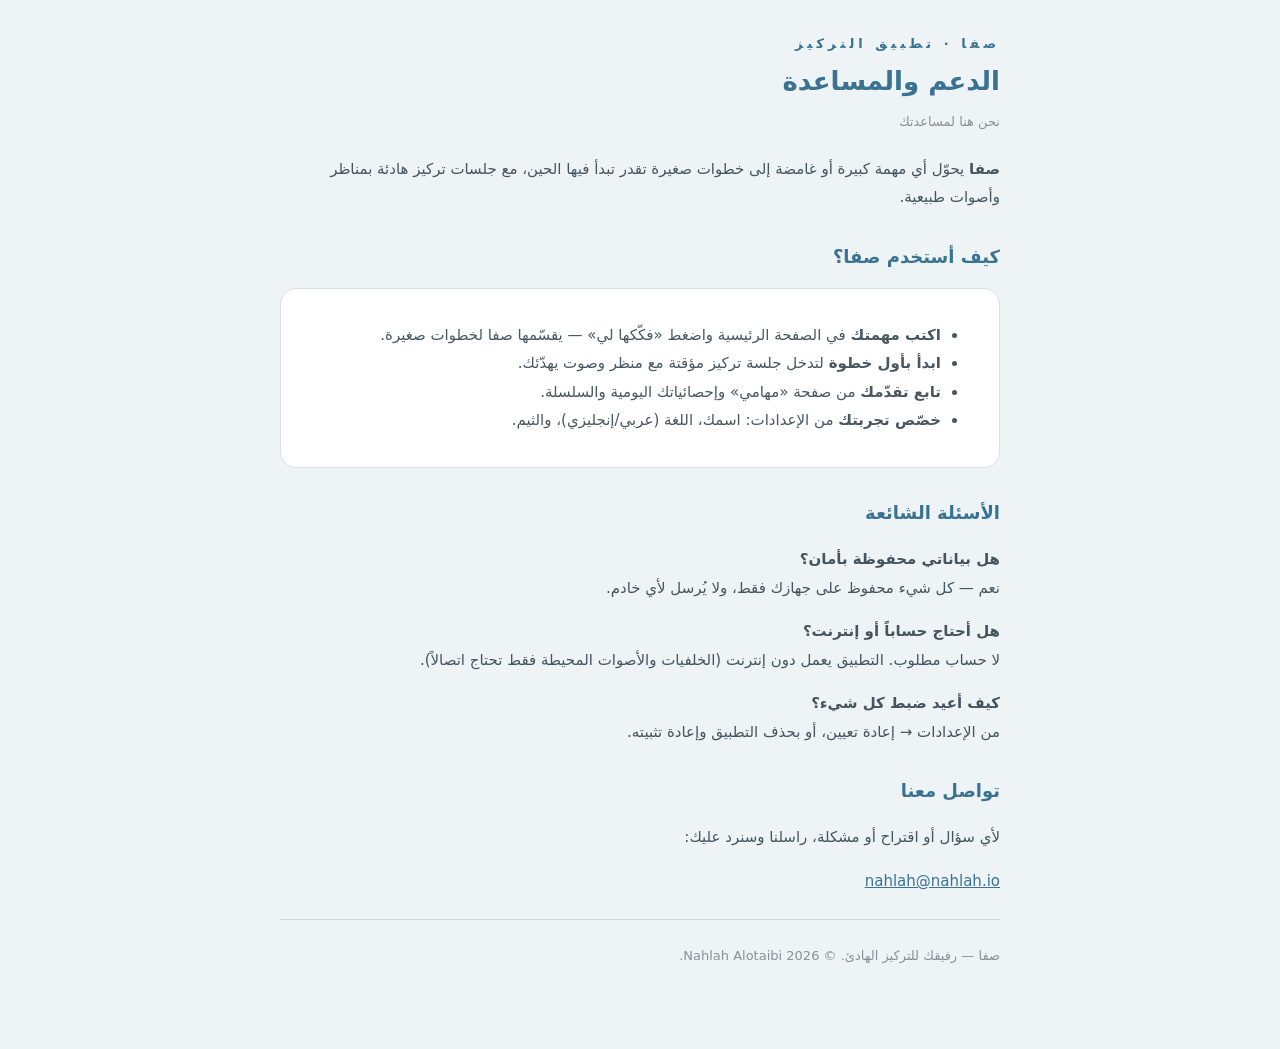
==== support.html @ a57bf48f "Safa legal: privacy + support pages" ====
<!doctype html>
<html lang="ar" dir="rtl">
<head>
<meta charset="utf-8">
<meta name="viewport" content="width=device-width, initial-scale=1">
<title>الدعم — صفا</title>
<style>
  body{background:#eef3f6;color:#20323d;font-family:"SF Arabic","Geeza Pro","Tahoma",system-ui,sans-serif;line-height:1.9;margin:0;padding:32px 20px 60px;}
  .wrap{max-width:720px;margin:0 auto;}
  h1{color:#3a7392;font-size:26px;margin:0 0 4px;}
  h2{color:#3a7392;font-size:18px;margin:28px 0 8px;}
  p,li{color:rgba(32,50,61,.82);font-size:15px;}
  .meta{color:rgba(32,50,61,.5);font-size:13px;margin-bottom:20px;}
  a{color:#3a7392;}
  .brand{font-size:13px;letter-spacing:4px;color:#3a7392;font-weight:800;}
  .card{background:#fff;border:1px solid #d6e0e6;border-radius:16px;padding:16px 18px;margin:14px 0;}
  hr{border:none;border-top:1px solid rgba(58,115,146,.2);margin:24px 0;}
</style>
</head>
<body>
<div class="wrap">
  <div class="brand">صفا · تطبيق التركيز</div>
  <h1>الدعم والمساعدة</h1>
  <div class="meta">نحن هنا لمساعدتك</div>

  <p><strong>صفا</strong> يحوّل أي مهمة كبيرة أو غامضة إلى خطوات صغيرة تقدر تبدأ فيها الحين، مع جلسات تركيز هادئة بمناظر وأصوات طبيعية.</p>

  <h2>كيف أستخدم صفا؟</h2>
  <div class="card">
    <ul>
      <li><strong>اكتب مهمتك</strong> في الصفحة الرئيسية واضغط «فكّكها لي» — يقسّمها صفا لخطوات صغيرة.</li>
      <li><strong>ابدأ بأول خطوة</strong> لتدخل جلسة تركيز مؤقتة مع منظر وصوت يهدّئك.</li>
      <li><strong>تابع تقدّمك</strong> من صفحة «مهامي» وإحصائياتك اليومية والسلسلة.</li>
      <li><strong>خصّص تجربتك</strong> من الإعدادات: اسمك، اللغة (عربي/إنجليزي)، والثيم.</li>
    </ul>
  </div>

  <h2>الأسئلة الشائعة</h2>
  <p><strong>هل بياناتي محفوظة بأمان؟</strong><br>نعم — كل شيء محفوظ على جهازك فقط، ولا يُرسل لأي خادم.</p>
  <p><strong>هل أحتاج حساباً أو إنترنت؟</strong><br>لا حساب مطلوب. التطبيق يعمل دون إنترنت (الخلفيات والأصوات المحيطة فقط تحتاج اتصالاً).</p>
  <p><strong>كيف أعيد ضبط كل شيء؟</strong><br>من الإعدادات → إعادة تعيين، أو بحذف التطبيق وإعادة تثبيته.</p>

  <h2>تواصل معنا</h2>
  <p>لأي سؤال أو اقتراح أو مشكلة، راسلنا وسنرد عليك:</p>
  <p><a href="mailto:nahlah@nahlah.io">nahlah@nahlah.io</a></p>

  <hr>
  <p class="meta">صفا — رفيقك للتركيز الهادئ. © 2026 Nahlah Alotaibi.</p>
</div>
</body>
</html>
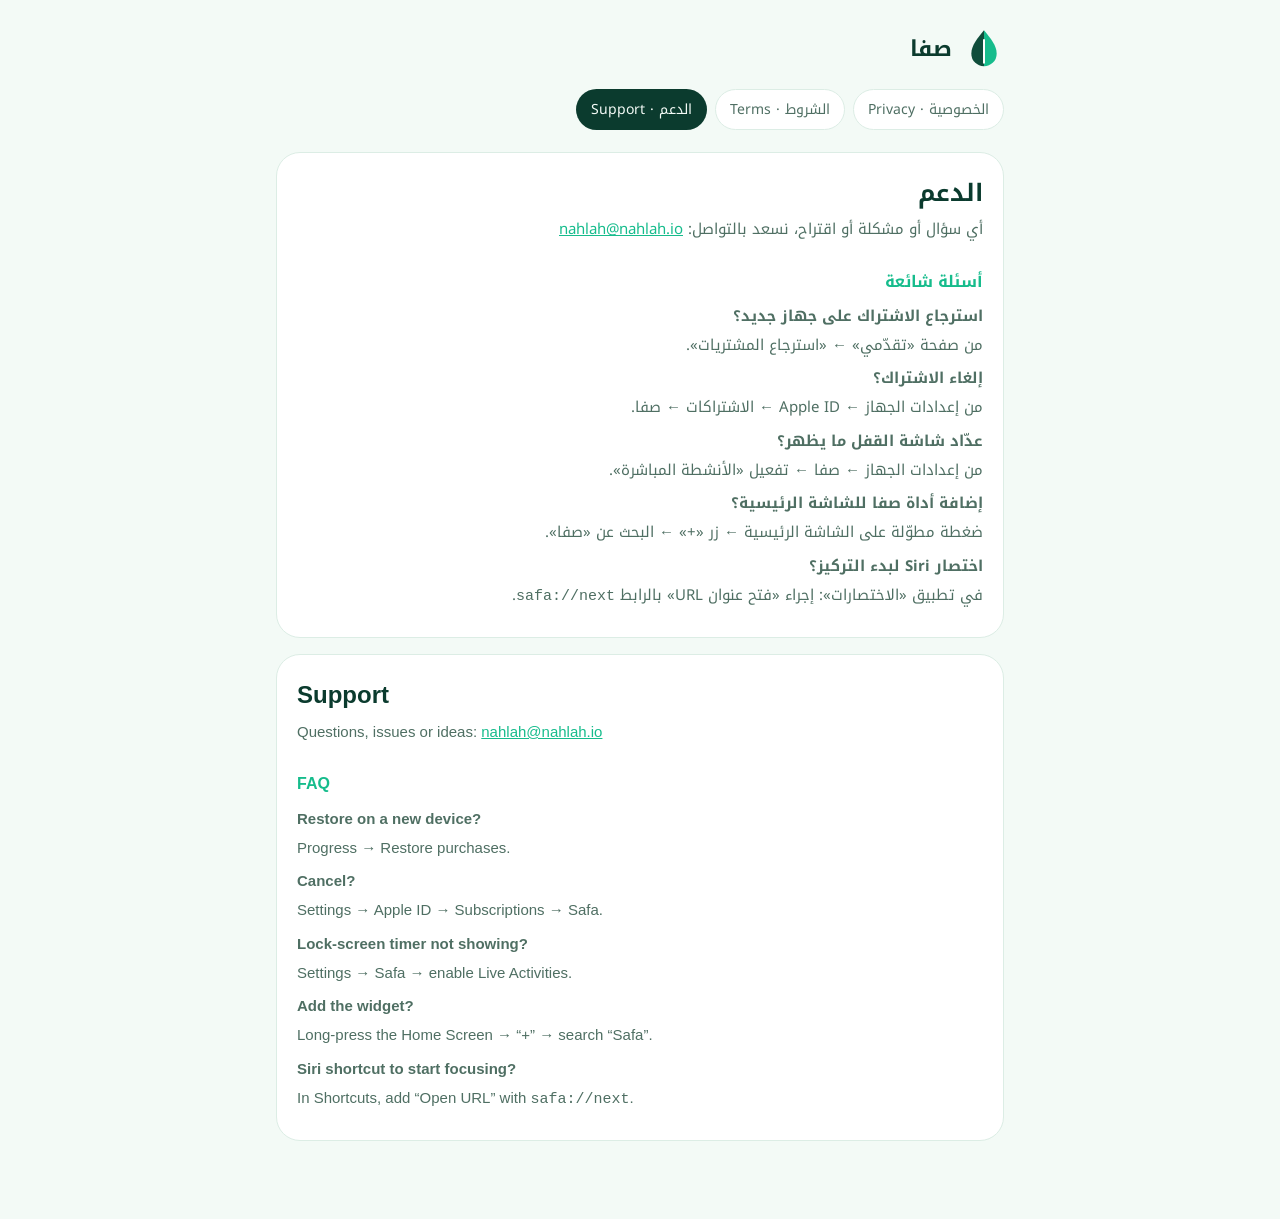
==== commit b96dde91: "تحديث الخصوصية للنسخة ٢ (التقسيم الذكي، الأدوات، الاشتراك) + الشروط Co-Authored-By: Claude Opus 5.5 " ====
--- a/support.html
+++ b/support.html
@@ -3,49 +3,31 @@
 <head>
 <meta charset="utf-8">
 <meta name="viewport" content="width=device-width, initial-scale=1">
-<title>الدعم — صفا</title>
-<style>
-  body{background:#eef3f6;color:#20323d;font-family:"SF Arabic","Geeza Pro","Tahoma",system-ui,sans-serif;line-height:1.9;margin:0;padding:32px 20px 60px;}
-  .wrap{max-width:720px;margin:0 auto;}
-  h1{color:#3a7392;font-size:26px;margin:0 0 4px;}
-  h2{color:#3a7392;font-size:18px;margin:28px 0 8px;}
-  p,li{color:rgba(32,50,61,.82);font-size:15px;}
-  .meta{color:rgba(32,50,61,.5);font-size:13px;margin-bottom:20px;}
-  a{color:#3a7392;}
-  .brand{font-size:13px;letter-spacing:4px;color:#3a7392;font-weight:800;}
-  .card{background:#fff;border:1px solid #d6e0e6;border-radius:16px;padding:16px 18px;margin:14px 0;}
-  hr{border:none;border-top:1px solid rgba(58,115,146,.2);margin:24px 0;}
-</style>
+<title>صفا: الدعم</title>
+<link rel="preconnect" href="https://fonts.googleapis.com"><link href="https://fonts.googleapis.com/css2?family=Noto+Kufi+Arabic:wght@400;700&display=swap" rel="stylesheet">
+<link rel="stylesheet" href="style.css">
 </head>
-<body>
-<div class="wrap">
-  <div class="brand">صفا · تطبيق التركيز</div>
-  <h1>الدعم والمساعدة</h1>
-  <div class="meta">نحن هنا لمساعدتك</div>
-
-  <p><strong>صفا</strong> يحوّل أي مهمة كبيرة أو غامضة إلى خطوات صغيرة تقدر تبدأ فيها الحين، مع جلسات تركيز هادئة بمناظر وأصوات طبيعية.</p>
-
-  <h2>كيف أستخدم صفا؟</h2>
-  <div class="card">
-    <ul>
-      <li><strong>اكتب مهمتك</strong> في الصفحة الرئيسية واضغط «فكّكها لي» — يقسّمها صفا لخطوات صغيرة.</li>
-      <li><strong>ابدأ بأول خطوة</strong> لتدخل جلسة تركيز مؤقتة مع منظر وصوت يهدّئك.</li>
-      <li><strong>تابع تقدّمك</strong> من صفحة «مهامي» وإحصائياتك اليومية والسلسلة.</li>
-      <li><strong>خصّص تجربتك</strong> من الإعدادات: اسمك، اللغة (عربي/إنجليزي)، والثيم.</li>
-    </ul>
-  </div>
-
-  <h2>الأسئلة الشائعة</h2>
-  <p><strong>هل بياناتي محفوظة بأمان؟</strong><br>نعم — كل شيء محفوظ على جهازك فقط، ولا يُرسل لأي خادم.</p>
-  <p><strong>هل أحتاج حساباً أو إنترنت؟</strong><br>لا حساب مطلوب. التطبيق يعمل دون إنترنت (الخلفيات والأصوات المحيطة فقط تحتاج اتصالاً).</p>
-  <p><strong>كيف أعيد ضبط كل شيء؟</strong><br>من الإعدادات → إعادة تعيين، أو بحذف التطبيق وإعادة تثبيته.</p>
-
-  <h2>تواصل معنا</h2>
-  <p>لأي سؤال أو اقتراح أو مشكلة، راسلنا وسنرد عليك:</p>
-  <p><a href="mailto:nahlah@nahlah.io">nahlah@nahlah.io</a></p>
-
-  <hr>
-  <p class="meta">صفا — رفيقك للتركيز الهادئ. © 2026 Nahlah Alotaibi.</p>
-</div>
-</body>
-</html>
+<body><main>
+<header><svg viewBox="0 0 100 120" aria-hidden="true"><path d="M50 4C30 28 12 50 12 74a38 38 0 0 0 38 38z" fill="#0F4D3B"/><path d="M50 4c20 24 38 46 38 70a38 38 0 0 1-38 38z" fill="#16BC8C"/><rect x="47" y="30" width="6" height="74" rx="3" fill="#fff"/></svg><b>صفا</b></header>
+<nav><a href="./" >الخصوصية · Privacy</a><a href="terms.html" >الشروط · Terms</a><a href="support.html" aria-current="page">الدعم · Support</a></nav>
+<section>
+<h1>الدعم</h1>
+<p>أي سؤال أو مشكلة أو اقتراح، نسعد بالتواصل: <a href="mailto:nahlah@nahlah.io">nahlah@nahlah.io</a></p>
+<h2>أسئلة شائعة</h2>
+<p><b>استرجاع الاشتراك على جهاز جديد؟</b><br>من صفحة «تقدّمي» ← «استرجاع المشتريات».</p>
+<p><b>إلغاء الاشتراك؟</b><br>من إعدادات الجهاز ← Apple ID ← الاشتراكات ← صفا.</p>
+<p><b>عدّاد شاشة القفل ما يظهر؟</b><br>من إعدادات الجهاز ← صفا ← تفعيل «الأنشطة المباشرة».</p>
+<p><b>إضافة أداة صفا للشاشة الرئيسية؟</b><br>ضغطة مطوّلة على الشاشة الرئيسية ← زر «+» ← البحث عن «صفا».</p>
+<p><b>اختصار Siri لبدء التركيز؟</b><br>في تطبيق «الاختصارات»: إجراء «فتح عنوان URL» بالرابط <code>safa://next</code>.</p>
+</section>
+<section lang="en">
+<h1>Support</h1>
+<p>Questions, issues or ideas: <a href="mailto:nahlah@nahlah.io">nahlah@nahlah.io</a></p>
+<h2>FAQ</h2>
+<p><b>Restore on a new device?</b><br>Progress → Restore purchases.</p>
+<p><b>Cancel?</b><br>Settings → Apple ID → Subscriptions → Safa.</p>
+<p><b>Lock-screen timer not showing?</b><br>Settings → Safa → enable Live Activities.</p>
+<p><b>Add the widget?</b><br>Long-press the Home Screen → “+” → search “Safa”.</p>
+<p><b>Siri shortcut to start focusing?</b><br>In Shortcuts, add “Open URL” with <code>safa://next</code>.</p>
+</section>
+</main></body></html>
--- a/style.css
+++ b/style.css
@@ -0,0 +1,19 @@
+:root{--bg:#F3FAF6;--card:#fff;--ink:#0B3B2E;--soft:#4F6F63;--line:#DCEDE5;--mint:#16BC8C;--lime:#C6F65A}
+@media (prefers-color-scheme:dark){:root{--bg:#071C16;--card:#0E2A22;--ink:#EAF6F0;--soft:#9CC9B6;--line:#1D3E33}}
+*{box-sizing:border-box}
+body{margin:0;background:var(--bg);color:var(--ink);font-family:"Noto Kufi Arabic",-apple-system,"SF Arabic",Tahoma,sans-serif;line-height:1.95}
+main{max-width:760px;margin:0 auto;padding:28px 16px 64px}
+header{display:flex;align-items:center;gap:12px;margin-bottom:18px}
+header svg{width:40px;height:40px;flex:none}
+header b{font-size:22px}
+nav{display:flex;gap:8px;flex-wrap:wrap;margin:0 0 22px}
+nav a{padding:6px 14px;border-radius:999px;border:1px solid var(--line);color:var(--soft);text-decoration:none;font-size:14px;background:var(--card)}
+nav a[aria-current]{background:var(--ink);color:var(--bg);border-color:transparent}
+section{background:var(--card);border:1px solid var(--line);border-radius:24px;padding:22px 20px;margin-bottom:16px}
+h1{font-size:24px;margin:0 0 2px;line-height:1.5}
+h2{font-size:16px;margin:22px 0 4px;color:var(--mint)}
+p,li{color:var(--soft);font-size:15px;margin:4px 0}
+ul{padding-inline-start:20px;margin:4px 0}
+a{color:var(--mint)}
+.date{font-size:13px}
+[lang=en]{direction:ltr;text-align:left;font-family:-apple-system,"Segoe UI",sans-serif}
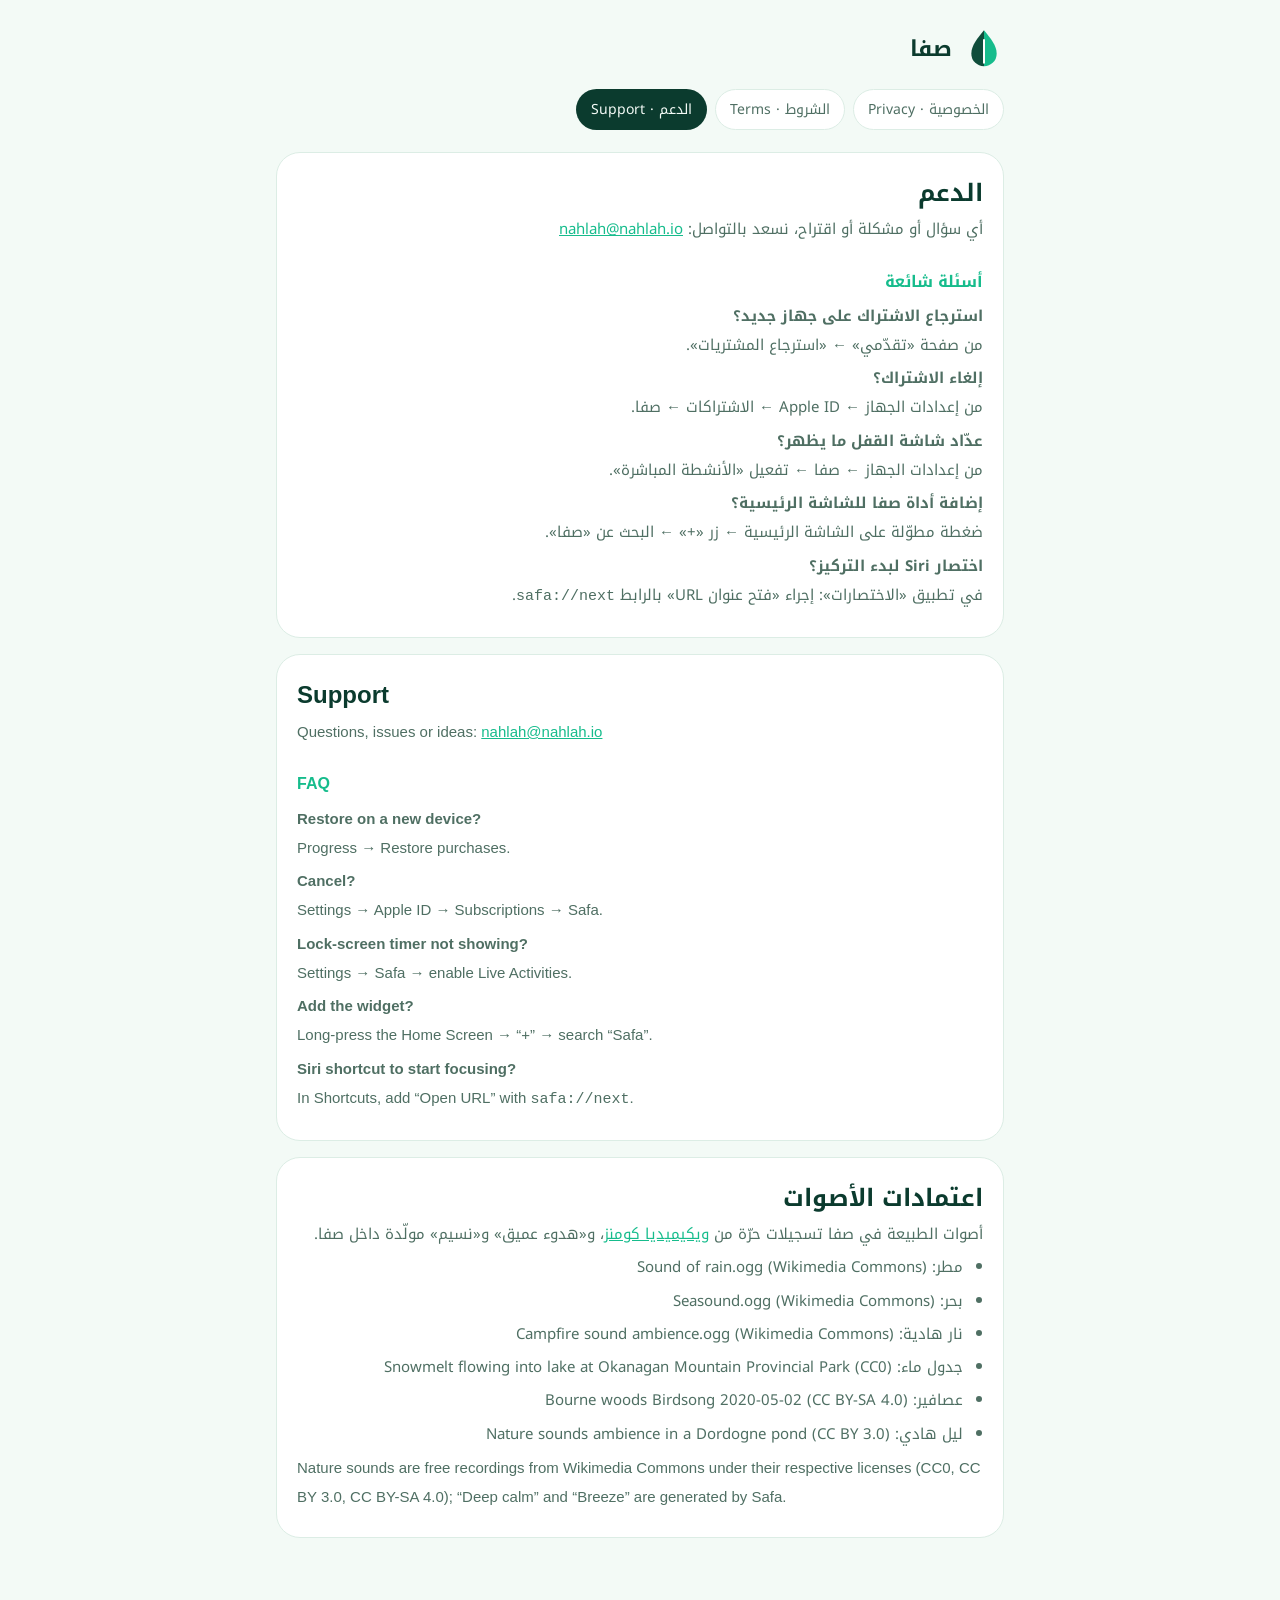
==== commit 35d0c45d: "اعتمادات أصوات صفا Co-Authored-By: Claude Opus 5.5 <noreply@anthropic.com>" ====
--- a/support.html
+++ b/support.html
@@ -30,4 +30,17 @@
 <p><b>Add the widget?</b><br>Long-press the Home Screen → “+” → search “Safa”.</p>
 <p><b>Siri shortcut to start focusing?</b><br>In Shortcuts, add “Open URL” with <code>safa://next</code>.</p>
 </section>
+<section>
+<h1>اعتمادات الأصوات</h1>
+<p>أصوات الطبيعة في صفا تسجيلات حرّة من <a href="https://commons.wikimedia.org">ويكيميديا كومنز</a>، و«هدوء عميق» و«نسيم» مولّدة داخل صفا.</p>
+<ul>
+<li>مطر: Sound of rain.ogg (Wikimedia Commons)</li>
+<li>بحر: Seasound.ogg (Wikimedia Commons)</li>
+<li>نار هادية: Campfire sound ambience.ogg (Wikimedia Commons)</li>
+<li>جدول ماء: Snowmelt flowing into lake at Okanagan Mountain Provincial Park (CC0)</li>
+<li>عصافير: Bourne woods Birdsong 2020-05-02 (CC BY-SA 4.0)</li>
+<li>ليل هادي: Nature sounds ambience in a Dordogne pond (CC BY 3.0)</li>
+</ul>
+<p lang="en">Nature sounds are free recordings from Wikimedia Commons under their respective licenses (CC0, CC BY 3.0, CC BY-SA 4.0); “Deep calm” and “Breeze” are generated by Safa.</p>
+</section>
 </main></body></html>
